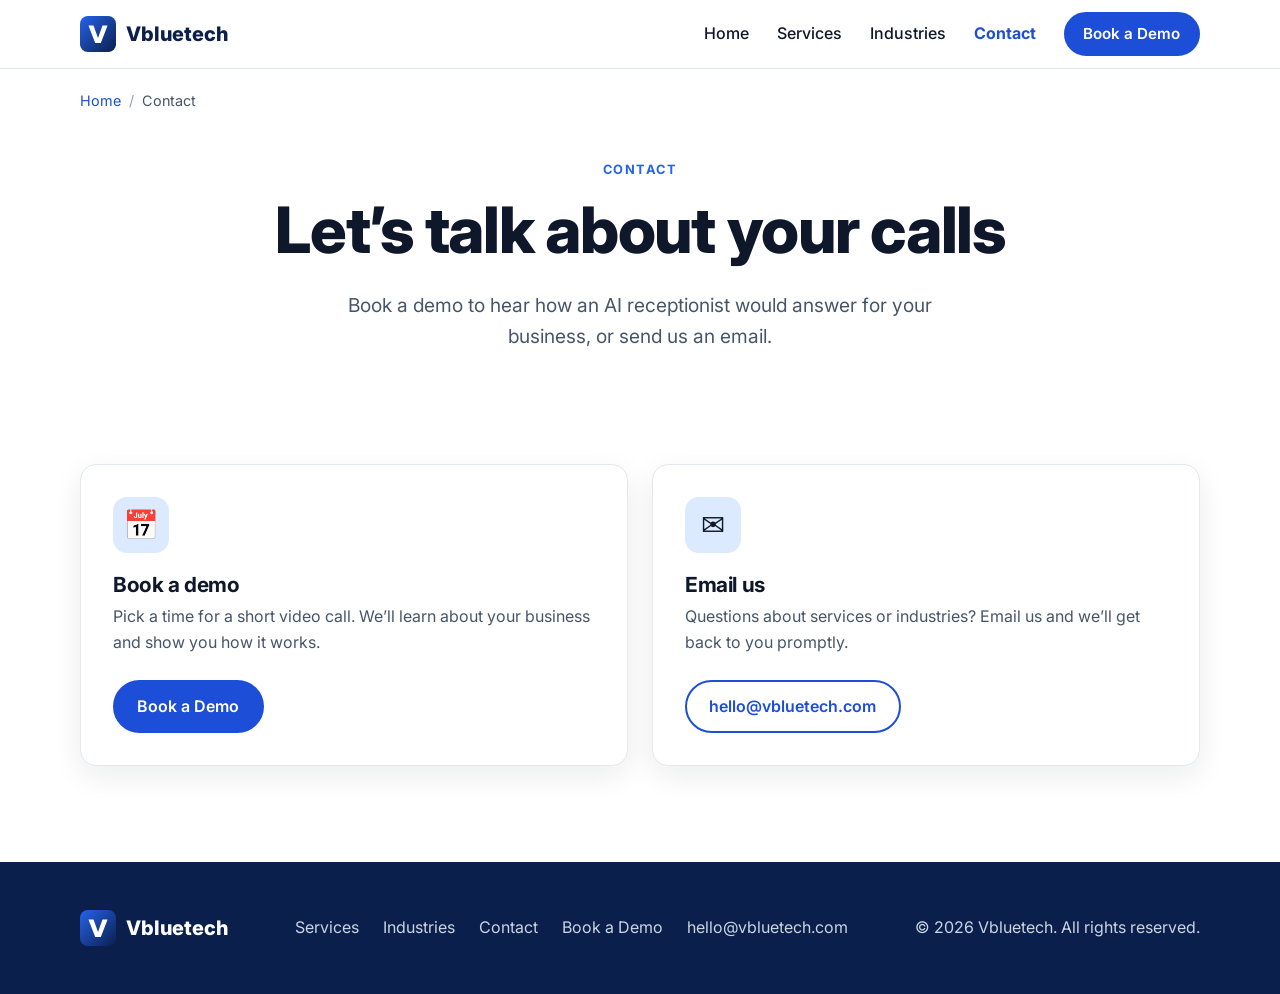
==== contact/index.html @ 55a5ca42 "Multi-page site: services, industries, contact, custom 404; SEO meta, canonicals, JSON-LD, breadcrum" ====
<!DOCTYPE html>
<html lang="en">
<head>
<meta charset="UTF-8">
<meta name="viewport" content="width=device-width, initial-scale=1">
<title>Contact Vbluetech | Book a Demo or Email Us</title>
<meta name="description" content="Contact Vbluetech to book a free demo of an AI receptionist for your small business, or email hello@vbluetech.com with questions about AI agents and websites.">
<link rel="canonical" href="https://vbluetech.com/contact/">
<meta name="theme-color" content="#1d4ed8">
<link rel="icon" href="/favicon.svg" type="image/svg+xml">
<link rel="icon" href="/favicon-32x32.png" type="image/png" sizes="32x32">
<link rel="apple-touch-icon" href="/apple-touch-icon.png">
<link rel="manifest" href="/site.webmanifest">
<meta property="og:type" content="website">
<meta property="og:site_name" content="Vbluetech">
<meta property="og:title" content="Contact Vbluetech | Book a Demo or Email Us">
<meta property="og:description" content="Contact Vbluetech to book a free demo of an AI receptionist for your small business, or email hello@vbluetech.com with questions about AI agents and websites.">
<meta property="og:url" content="https://vbluetech.com/contact/">
<meta property="og:image" content="https://vbluetech.com/og-image.png">
<meta property="og:image:width" content="1200">
<meta property="og:image:height" content="630">
<meta property="og:image:alt" content="Vbluetech – AI receptionists, chat agents and websites for small businesses">
<meta name="twitter:card" content="summary_large_image">
<meta name="twitter:title" content="Contact Vbluetech | Book a Demo or Email Us">
<meta name="twitter:description" content="Contact Vbluetech to book a free demo of an AI receptionist for your small business, or email hello@vbluetech.com with questions about AI agents and websites.">
<meta name="twitter:image" content="https://vbluetech.com/og-image.png">
<link rel="preconnect" href="https://fonts.googleapis.com">
<link rel="preconnect" href="https://fonts.gstatic.com" crossorigin>
<link href="https://fonts.googleapis.com/css2?family=Inter:wght@400;500;600;700;800&display=swap" rel="stylesheet">
<link rel="stylesheet" href="/styles.css">
<script type="application/ld+json">{"@context": "https://schema.org", "@type": "BreadcrumbList", "itemListElement": [{"@type": "ListItem", "position": 1, "name": "Home", "item": "https://vbluetech.com/"}, {"@type": "ListItem", "position": 2, "name": "Contact", "item": "https://vbluetech.com/contact/"}]}</script>
</head>
<body>
<a class="skip" href="#main">Skip to content</a>
<header class="nav">
  <div class="container nav-inner">
    <a href="/" class="logo"><img src="/favicon.svg" alt="" width="36" height="36" class="logo-img">Vbluetech</a>
    <button class="hamburger" aria-label="Toggle menu" aria-expanded="false" aria-controls="nav-links"><span></span><span></span><span></span></button>
    <nav id="nav-links" class="nav-links" aria-label="Main">
      <a href="/">Home</a>
      <a href="/services/">Services</a>
      <a href="/industries/">Industries</a>
      <a href="/contact/" aria-current="page">Contact</a>
      <a href="https://calendly.com/vbluetech/vbluetech-demo-call" class="btn btn-sm" target="_blank" rel="noopener">Book a Demo</a>
    </nav>
  </div>
</header>
<main id="main">
<nav class="breadcrumbs container" aria-label="Breadcrumb"><ol><li><a href="/">Home</a></li><li aria-current="page">Contact</li></ol></nav>
<section class="page-hero"><div class="container"><p class="eyebrow">Contact</p><h1>Let&rsquo;s talk about your calls</h1><p class="lead">Book a demo to hear how an AI receptionist would answer for your business, or send us an email.</p></div></section>
<section class="section"><div class="container"><div class="grid grid-2">
  <article class="card"><div class="icon" aria-hidden="true">📅</div><h2 class="h3">Book a demo</h2><p>Pick a time for a short video call. We&rsquo;ll learn about your business and show you how it works.</p><a href="https://calendly.com/vbluetech/vbluetech-demo-call" class="btn" target="_blank" rel="noopener">Book a Demo</a></article>
  <article class="card"><div class="icon" aria-hidden="true">✉️</div><h2 class="h3">Email us</h2><p>Questions about services or industries? Email us and we&rsquo;ll get back to you promptly.</p><a href="mailto:hello@vbluetech.com" class="btn btn-ghost">hello@vbluetech.com</a></article>
</div></div></section>
</main>
<footer class="footer">
  <div class="container footer-inner">
    <a href="/" class="logo logo-light"><img src="/favicon.svg" alt="" width="36" height="36" class="logo-img">Vbluetech</a>
    <nav aria-label="Footer"><a href="/services/">Services</a><a href="/industries/">Industries</a><a href="/contact/">Contact</a><a href="https://calendly.com/vbluetech/vbluetech-demo-call" target="_blank" rel="noopener">Book a Demo</a><a href="mailto:hello@vbluetech.com">hello@vbluetech.com</a></nav>
    <p>&copy; 2026 Vbluetech. All rights reserved.</p>
  </div>
</footer>
<script src="/script.js" defer></script>
</body>
</html>
---- styles.css ----
:root{--blue-900:#0b1f4d;--blue-700:#1741a6;--blue-600:#1d4ed8;--blue-500:#2563eb;--blue-100:#dbeafe;--blue-50:#eff6ff;--ink:#0f172a;--muted:#475569;--bg:#fff;--radius:16px;--shadow:0 10px 30px rgba(15,23,42,.08)}
*{box-sizing:border-box;margin:0;padding:0}
html{scroll-behavior:smooth}
body{font-family:Inter,system-ui,-apple-system,"Segoe UI",Roboto,sans-serif;color:var(--ink);background:var(--bg);line-height:1.6}
a{color:inherit;text-decoration:none}
.container{width:min(1120px,92%);margin:0 auto}
h1,h2,h3{line-height:1.15;letter-spacing:-.02em}
h1{font-size:clamp(2.4rem,6vw,4rem);font-weight:800}
h2{font-size:clamp(1.7rem,3.5vw,2.5rem);font-weight:700}
h3{font-size:1.2rem;font-weight:700;margin-bottom:.5rem}
.eyebrow{text-transform:uppercase;letter-spacing:.12em;font-size:.8rem;font-weight:700;color:var(--blue-500);margin-bottom:.75rem}
.btn{display:inline-block;background:var(--blue-600);color:#fff;font-weight:600;padding:.75rem 1.4rem;border-radius:999px;border:2px solid var(--blue-600);transition:transform .2s,background .2s,box-shadow .2s}
.btn:hover{background:var(--blue-700);border-color:var(--blue-700);transform:translateY(-2px);box-shadow:0 8px 20px rgba(29,78,216,.3)}
.btn-sm{padding:.5rem 1.1rem;font-size:.95rem}
.btn-lg{padding:.95rem 1.8rem;font-size:1.05rem}
.btn-ghost{background:transparent;color:var(--blue-600)}
.btn-ghost:hover{background:var(--blue-50);color:var(--blue-700)}
.btn-light{background:#fff;color:var(--blue-700);border-color:#fff}
.btn-light:hover{background:var(--blue-50);border-color:var(--blue-50)}
.nav{position:sticky;top:0;z-index:50;background:rgba(255,255,255,.9);backdrop-filter:blur(10px);border-bottom:1px solid #e2e8f0}
.nav-inner{display:flex;align-items:center;justify-content:space-between;height:68px}
.logo{display:flex;align-items:center;gap:.6rem;font-weight:800;font-size:1.25rem;color:var(--blue-900)}
.logo-img{display:block;width:36px;height:36px}
.nav-links{display:flex;align-items:center;gap:1.75rem;font-weight:500}
.nav-links a:not(.btn):hover{color:var(--blue-600)}
.hamburger{display:none;background:none;border:0;cursor:pointer;width:40px;height:40px;flex-direction:column;justify-content:center;gap:5px}
.hamburger span{display:block;height:2px;width:24px;background:var(--ink);margin:0 auto;transition:.3s}
.hamburger[aria-expanded="true"] span:nth-child(1){transform:translateY(7px) rotate(45deg)}
.hamburger[aria-expanded="true"] span:nth-child(2){opacity:0}
.hamburger[aria-expanded="true"] span:nth-child(3){transform:translateY(-7px) rotate(-45deg)}
.hero{background:radial-gradient(1000px 500px at 80% -10%,var(--blue-100),transparent),linear-gradient(180deg,var(--blue-50),#fff);padding:7rem 0 6rem;text-align:center}
.hero-inner{max-width:780px}
.lead{font-size:1.2rem;color:var(--muted);margin:1.5rem auto 2.25rem;max-width:640px}
.hero-ctas{display:flex;gap:1rem;justify-content:center;flex-wrap:wrap}
.section{padding:6rem 0}
.section-alt{background:var(--blue-50)}
.section-head{text-align:center;max-width:680px;margin:0 auto 3rem}
.grid{display:grid;gap:1.5rem}
.grid-3{grid-template-columns:repeat(3,1fr)}
.grid-4{grid-template-columns:repeat(4,1fr)}
.grid-2{grid-template-columns:repeat(2,1fr)}
.card,.industry,.step{background:#fff;border:1px solid #e2e8f0;border-radius:var(--radius);padding:2rem;box-shadow:var(--shadow);transition:transform .25s,box-shadow .25s}
.card:hover,.industry:hover{transform:translateY(-4px);box-shadow:0 16px 40px rgba(29,78,216,.15)}
.card p,.industry p,.step p{color:var(--muted)}
.icon{font-size:1.8rem;width:56px;height:56px;display:grid;place-items:center;border-radius:14px;background:var(--blue-100);margin-bottom:1.25rem}
.steps{list-style:none;display:grid;grid-template-columns:repeat(3,1fr);gap:1.5rem}
.step-num{display:grid;place-items:center;width:44px;height:44px;border-radius:50%;background:var(--blue-600);color:#fff;font-weight:700;margin-bottom:1rem}
.cta-band{background:linear-gradient(135deg,var(--blue-600),var(--blue-900));color:#fff;text-align:center}
.cta-inner p{opacity:.9;margin:1rem auto 2rem;font-size:1.1rem}
.contact{text-align:center;max-width:620px}
.contact p:not(.eyebrow){color:var(--muted);margin:1rem 0 2rem}
.footer{background:var(--blue-900);color:#cbd5e1;padding:3rem 0}
.footer-inner{display:flex;flex-wrap:wrap;gap:1.5rem;align-items:center;justify-content:space-between}
.logo-light{color:#fff}
.footer nav{display:flex;gap:1.5rem;flex-wrap:wrap}
.footer nav a:hover{color:#fff}
@media (prefers-reduced-motion:reduce){html{scroll-behavior:auto}*{transition:none!important}}
@media (max-width:900px){.grid-2,.grid-3,.steps{grid-template-columns:1fr}.grid-4{grid-template-columns:repeat(2,1fr)}}
@media (max-width:768px){
 .hamburger{display:flex}
 .nav-links{position:absolute;top:68px;left:0;right:0;flex-direction:column;gap:0;background:#fff;border-bottom:1px solid #e2e8f0;max-height:0;overflow:hidden;transition:max-height .35s ease}
 .nav-links.open{max-height:420px}
 .nav-links a{padding:1rem;width:100%;text-align:center}
 .nav-links .btn{width:auto;margin:.5rem 0 1.25rem}
 .hero{padding:4.5rem 0 4rem}.section{padding:4rem 0}
 .footer-inner{flex-direction:column;text-align:center}
}
@media (max-width:520px){.grid-4{grid-template-columns:1fr}}
.skip{position:absolute;left:-999px;top:0;background:#fff;padding:.5rem 1rem;z-index:100}.skip:focus{left:1rem}
.nav-links a[aria-current="page"]{color:var(--blue-600);font-weight:700}
.breadcrumbs{padding-top:1.25rem;font-size:.9rem;color:var(--muted)}
.breadcrumbs ol{list-style:none;display:flex;flex-wrap:wrap;gap:.5rem}
.breadcrumbs li+li::before{content:"/";margin-right:.5rem;color:#94a3b8}
.breadcrumbs a{color:var(--blue-600)}.breadcrumbs a:hover{text-decoration:underline}
.page-hero{padding:3rem 0 1rem;text-align:center}.page-hero .container{max-width:780px}
.page-hero .lead{margin-bottom:0}
.h3{font-size:1.3rem;font-weight:700;margin-bottom:.5rem}
.more{text-align:center;margin-top:2.5rem;color:var(--muted)}.more a{color:var(--blue-600);font-weight:600}.more a:hover{text-decoration:underline}
.ticks{list-style:none;margin:1rem 0 0;color:var(--ink)}.ticks li{padding-left:1.6rem;position:relative;margin:.4rem 0}
.ticks li::before{content:"";position:absolute;left:0;top:.45em;width:.8rem;height:.45rem;border-left:2px solid var(--blue-600);border-bottom:2px solid var(--blue-600);transform:rotate(-45deg)}
.card .btn{margin-top:1.5rem}
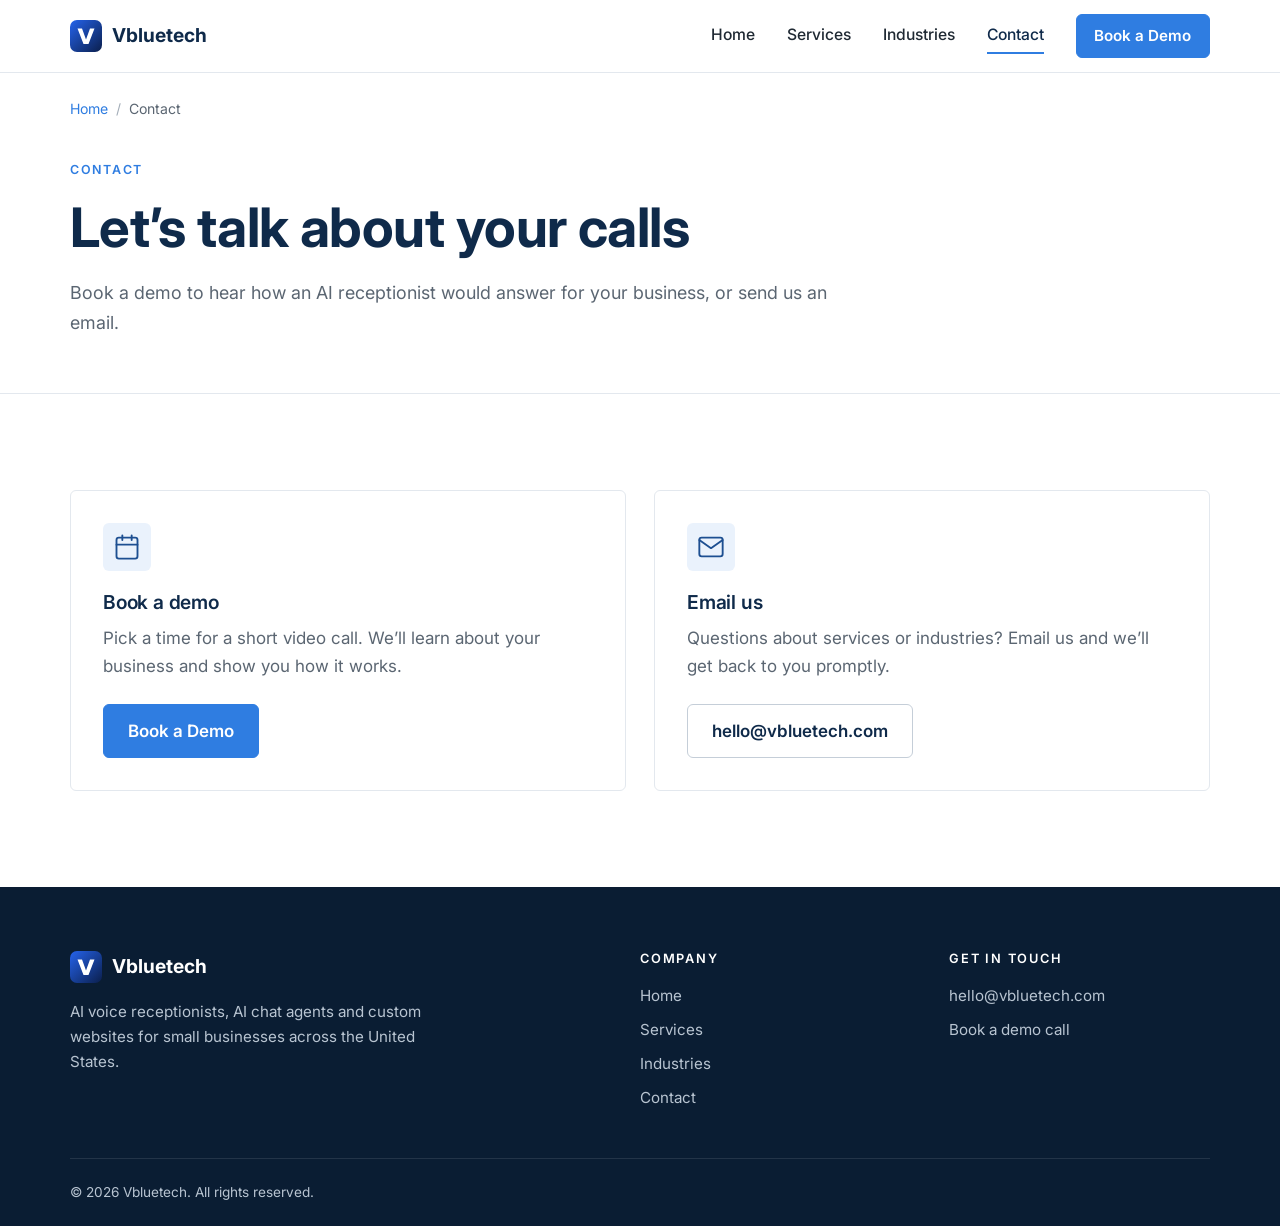
==== commit 49018a8a: "Restyle: clean corporate design, line icons, About and Why sections, hidden testimonials scaffold, m" ====
--- a/contact/index.html
+++ b/contact/index.html
@@ -49,16 +49,18 @@
 <nav class="breadcrumbs container" aria-label="Breadcrumb"><ol><li><a href="/">Home</a></li><li aria-current="page">Contact</li></ol></nav>
 <section class="page-hero"><div class="container"><p class="eyebrow">Contact</p><h1>Let&rsquo;s talk about your calls</h1><p class="lead">Book a demo to hear how an AI receptionist would answer for your business, or send us an email.</p></div></section>
 <section class="section"><div class="container"><div class="grid grid-2">
-  <article class="card"><div class="icon" aria-hidden="true">📅</div><h2 class="h3">Book a demo</h2><p>Pick a time for a short video call. We&rsquo;ll learn about your business and show you how it works.</p><a href="https://calendly.com/vbluetech/vbluetech-demo-call" class="btn" target="_blank" rel="noopener">Book a Demo</a></article>
-  <article class="card"><div class="icon" aria-hidden="true">✉️</div><h2 class="h3">Email us</h2><p>Questions about services or industries? Email us and we&rsquo;ll get back to you promptly.</p><a href="mailto:hello@vbluetech.com" class="btn btn-ghost">hello@vbluetech.com</a></article>
+  <article class="card"><div class="icon" aria-hidden="true"><svg viewBox="0 0 24 24" width="28" height="28" fill="none" stroke="currentColor" stroke-width="1.6" stroke-linecap="round" stroke-linejoin="round" aria-hidden="true" focusable="false"><rect x="3" y="4" width="18" height="18" rx="2"/><path d="M16 2v4M8 2v4M3 10h18"/></svg></div><h2 class="h3">Book a demo</h2><p>Pick a time for a short video call. We&rsquo;ll learn about your business and show you how it works.</p><a href="https://calendly.com/vbluetech/vbluetech-demo-call" class="btn" target="_blank" rel="noopener">Book a Demo</a></article>
+  <article class="card"><div class="icon" aria-hidden="true"><svg viewBox="0 0 24 24" width="28" height="28" fill="none" stroke="currentColor" stroke-width="1.6" stroke-linecap="round" stroke-linejoin="round" aria-hidden="true" focusable="false"><rect x="2" y="4" width="20" height="16" rx="2"/><path d="M22 6l-10 7L2 6"/></svg></div><h2 class="h3">Email us</h2><p>Questions about services or industries? Email us and we&rsquo;ll get back to you promptly.</p><a href="mailto:hello@vbluetech.com" class="btn btn-ghost">hello@vbluetech.com</a></article>
 </div></div></section>
 </main>
 <footer class="footer">
-  <div class="container footer-inner">
-    <a href="/" class="logo logo-light"><img src="/favicon.svg" alt="" width="36" height="36" class="logo-img">Vbluetech</a>
-    <nav aria-label="Footer"><a href="/services/">Services</a><a href="/industries/">Industries</a><a href="/contact/">Contact</a><a href="https://calendly.com/vbluetech/vbluetech-demo-call" target="_blank" rel="noopener">Book a Demo</a><a href="mailto:hello@vbluetech.com">hello@vbluetech.com</a></nav>
-    <p>&copy; 2026 Vbluetech. All rights reserved.</p>
+  <div class="container footer-grid">
+    <div><a href="/" class="logo logo-light"><img src="/favicon.svg" alt="" width="32" height="32" class="logo-img">Vbluetech</a>
+      <p>AI voice receptionists, AI chat agents and custom websites for small businesses across the United States.</p></div>
+    <nav aria-label="Footer"><h2 class="foot-h">Company</h2><a href="/">Home</a><a href="/services/">Services</a><a href="/industries/">Industries</a><a href="/contact/">Contact</a></nav>
+    <div><h2 class="foot-h">Get in touch</h2><a href="mailto:hello@vbluetech.com">hello@vbluetech.com</a><a href="https://calendly.com/vbluetech/vbluetech-demo-call" target="_blank" rel="noopener">Book a demo call</a></div>
   </div>
+  <div class="container footer-bottom"><p>&copy; 2026 Vbluetech. All rights reserved.</p></div>
 </footer>
 <script src="/script.js" defer></script>
 </body>
--- a/styles.css
+++ b/styles.css
@@ -1,81 +1,102 @@
-:root{--blue-900:#0b1f4d;--blue-700:#1741a6;--blue-600:#1d4ed8;--blue-500:#2563eb;--blue-100:#dbeafe;--blue-50:#eff6ff;--ink:#0f172a;--muted:#475569;--bg:#fff;--radius:16px;--shadow:0 10px 30px rgba(15,23,42,.08)}
+:root{--navy:#0f2a4a;--navy-900:#0a1d33;--blue:#1d4f91;--accent:#2f7de1;--ink:#1f2933;--muted:#5b6672;--line:#e3e8ee;--gray:#f4f6f8;--bg:#fff;--radius:6px}
 *{box-sizing:border-box;margin:0;padding:0}
 html{scroll-behavior:smooth}
-body{font-family:Inter,system-ui,-apple-system,"Segoe UI",Roboto,sans-serif;color:var(--ink);background:var(--bg);line-height:1.6}
+body{font-family:Inter,system-ui,-apple-system,"Segoe UI",Roboto,sans-serif;color:var(--ink);background:var(--bg);line-height:1.65;font-size:17px}
 a{color:inherit;text-decoration:none}
-.container{width:min(1120px,92%);margin:0 auto}
-h1,h2,h3{line-height:1.15;letter-spacing:-.02em}
-h1{font-size:clamp(2.4rem,6vw,4rem);font-weight:800}
-h2{font-size:clamp(1.7rem,3.5vw,2.5rem);font-weight:700}
-h3{font-size:1.2rem;font-weight:700;margin-bottom:.5rem}
-.eyebrow{text-transform:uppercase;letter-spacing:.12em;font-size:.8rem;font-weight:700;color:var(--blue-500);margin-bottom:.75rem}
-.btn{display:inline-block;background:var(--blue-600);color:#fff;font-weight:600;padding:.75rem 1.4rem;border-radius:999px;border:2px solid var(--blue-600);transition:transform .2s,background .2s,box-shadow .2s}
-.btn:hover{background:var(--blue-700);border-color:var(--blue-700);transform:translateY(-2px);box-shadow:0 8px 20px rgba(29,78,216,.3)}
-.btn-sm{padding:.5rem 1.1rem;font-size:.95rem}
-.btn-lg{padding:.95rem 1.8rem;font-size:1.05rem}
-.btn-ghost{background:transparent;color:var(--blue-600)}
-.btn-ghost:hover{background:var(--blue-50);color:var(--blue-700)}
-.btn-light{background:#fff;color:var(--blue-700);border-color:#fff}
-.btn-light:hover{background:var(--blue-50);border-color:var(--blue-50)}
-.nav{position:sticky;top:0;z-index:50;background:rgba(255,255,255,.9);backdrop-filter:blur(10px);border-bottom:1px solid #e2e8f0}
-.nav-inner{display:flex;align-items:center;justify-content:space-between;height:68px}
-.logo{display:flex;align-items:center;gap:.6rem;font-weight:800;font-size:1.25rem;color:var(--blue-900)}
-.logo-img{display:block;width:36px;height:36px}
-.nav-links{display:flex;align-items:center;gap:1.75rem;font-weight:500}
-.nav-links a:not(.btn):hover{color:var(--blue-600)}
+img,svg{display:block}
+.container{width:min(1140px,90%);margin:0 auto}
+h1,h2,h3{color:var(--navy);line-height:1.2;letter-spacing:-.01em}
+h1{font-size:clamp(2.2rem,5vw,3.4rem);font-weight:700}
+h2{font-size:clamp(1.6rem,3vw,2.2rem);font-weight:700}
+h3,.h3{font-size:1.2rem;font-weight:600;margin-bottom:.6rem;color:var(--navy)}
+p+p{margin-top:1rem}
+.eyebrow{text-transform:uppercase;letter-spacing:.14em;font-size:.78rem;font-weight:600;color:var(--accent);margin-bottom:.9rem}
+.skip{position:absolute;left:-999px;top:0;background:#fff;padding:.5rem 1rem;z-index:100}.skip:focus{left:1rem}
+:focus-visible{outline:2px solid var(--accent);outline-offset:2px}
+.btn{display:inline-block;background:var(--accent);color:#fff;font-weight:600;padding:.75rem 1.5rem;border-radius:var(--radius);border:1px solid var(--accent);transition:background .2s,border-color .2s,color .2s}
+.btn:hover{background:var(--blue);border-color:var(--blue)}
+.btn-sm{padding:.55rem 1.1rem;font-size:.95rem}
+.btn-lg{padding:.9rem 1.8rem}
+.btn-ghost{background:transparent;color:var(--navy);border-color:#c5ced8}
+.btn-ghost:hover{background:var(--gray);border-color:var(--navy);color:var(--navy)}
+.btn-light{background:#fff;color:var(--navy);border-color:#fff}
+.btn-light:hover{background:var(--gray);border-color:var(--gray)}
+.text-link{color:var(--accent);font-weight:600}.text-link:hover{text-decoration:underline}
+/* nav */
+.nav{position:sticky;top:0;z-index:50;background:#fff;border-bottom:1px solid var(--line)}
+.nav-inner{display:flex;align-items:center;justify-content:space-between;height:72px}
+.logo{display:flex;align-items:center;gap:.6rem;font-weight:700;font-size:1.2rem;color:var(--navy)}
+.logo-img{width:32px;height:32px}
+.nav-links{display:flex;align-items:center;gap:2rem;font-weight:500;font-size:.98rem}
+.nav-links a:not(.btn){color:var(--ink);padding:.25rem 0;border-bottom:2px solid transparent}
+.nav-links a:not(.btn):hover{color:var(--accent)}
+.nav-links a[aria-current="page"]{color:var(--navy);border-bottom-color:var(--accent)}
 .hamburger{display:none;background:none;border:0;cursor:pointer;width:40px;height:40px;flex-direction:column;justify-content:center;gap:5px}
-.hamburger span{display:block;height:2px;width:24px;background:var(--ink);margin:0 auto;transition:.3s}
+.hamburger span{display:block;height:2px;width:22px;background:var(--navy);margin:0 auto;transition:.25s}
 .hamburger[aria-expanded="true"] span:nth-child(1){transform:translateY(7px) rotate(45deg)}
 .hamburger[aria-expanded="true"] span:nth-child(2){opacity:0}
 .hamburger[aria-expanded="true"] span:nth-child(3){transform:translateY(-7px) rotate(-45deg)}
-.hero{background:radial-gradient(1000px 500px at 80% -10%,var(--blue-100),transparent),linear-gradient(180deg,var(--blue-50),#fff);padding:7rem 0 6rem;text-align:center}
-.hero-inner{max-width:780px}
-.lead{font-size:1.2rem;color:var(--muted);margin:1.5rem auto 2.25rem;max-width:640px}
-.hero-ctas{display:flex;gap:1rem;justify-content:center;flex-wrap:wrap}
+/* hero */
+.hero{background:var(--navy);color:#fff;padding:7rem 0 6.5rem}
+.hero h1{color:#fff;max-width:760px}
+.hero .eyebrow{color:#9cc4f5}
+.hero .lead{color:#d3dce6;font-size:1.15rem;margin:1.5rem 0 2.25rem;max-width:640px}
+.hero-ctas{display:flex;gap:1rem;flex-wrap:wrap}
+.hero .btn-ghost{color:#fff;border-color:rgba(255,255,255,.45)}
+.hero .btn-ghost:hover{background:rgba(255,255,255,.08);border-color:#fff;color:#fff}
+.page-hero{padding:2.5rem 0 3.5rem;border-bottom:1px solid var(--line)}
+.page-hero .container>*{max-width:760px}
+.lead{font-size:1.12rem;color:var(--muted);margin-top:1.1rem}
+/* sections */
 .section{padding:6rem 0}
-.section-alt{background:var(--blue-50)}
-.section-head{text-align:center;max-width:680px;margin:0 auto 3rem}
-.grid{display:grid;gap:1.5rem}
+.section-alt{background:var(--gray)}
+.section-head{max-width:680px;margin:0 0 3rem}
+.about-grid{display:grid;grid-template-columns:1fr 1.4fr;gap:4rem;align-items:start}
+.about-grid p{color:var(--muted)}
+.grid{display:grid;gap:1.75rem}
+.grid-2{grid-template-columns:repeat(2,1fr)}
 .grid-3{grid-template-columns:repeat(3,1fr)}
 .grid-4{grid-template-columns:repeat(4,1fr)}
-.grid-2{grid-template-columns:repeat(2,1fr)}
-.card,.industry,.step{background:#fff;border:1px solid #e2e8f0;border-radius:var(--radius);padding:2rem;box-shadow:var(--shadow);transition:transform .25s,box-shadow .25s}
-.card:hover,.industry:hover{transform:translateY(-4px);box-shadow:0 16px 40px rgba(29,78,216,.15)}
-.card p,.industry p,.step p{color:var(--muted)}
-.icon{font-size:1.8rem;width:56px;height:56px;display:grid;place-items:center;border-radius:14px;background:var(--blue-100);margin-bottom:1.25rem}
-.steps{list-style:none;display:grid;grid-template-columns:repeat(3,1fr);gap:1.5rem}
-.step-num{display:grid;place-items:center;width:44px;height:44px;border-radius:50%;background:var(--blue-600);color:#fff;font-weight:700;margin-bottom:1rem}
-.cta-band{background:linear-gradient(135deg,var(--blue-600),var(--blue-900));color:#fff;text-align:center}
-.cta-inner p{opacity:.9;margin:1rem auto 2rem;font-size:1.1rem}
-.contact{text-align:center;max-width:620px}
-.contact p:not(.eyebrow){color:var(--muted);margin:1rem 0 2rem}
-.footer{background:var(--blue-900);color:#cbd5e1;padding:3rem 0}
-.footer-inner{display:flex;flex-wrap:wrap;gap:1.5rem;align-items:center;justify-content:space-between}
+.card,.industry,.step{background:#fff;border:1px solid var(--line);border-radius:var(--radius);padding:2rem;transition:border-color .2s}
+.card:hover,.industry:hover{border-color:#b9c6d4}
+.card p,.industry p,.step p,.feature p{color:var(--muted)}
+.icon{width:48px;height:48px;display:grid;place-items:center;border-radius:var(--radius);background:#eaf2fc;color:var(--blue);margin-bottom:1.25rem}
+.feature .icon{background:#fff;border:1px solid var(--line)}
+.steps{list-style:none;display:grid;grid-template-columns:repeat(3,1fr);gap:1.75rem}
+.step-num{display:grid;place-items:center;width:40px;height:40px;border-radius:50%;border:1px solid var(--accent);color:var(--accent);font-weight:600;margin-bottom:1rem}
+.more{margin-top:2.5rem;color:var(--muted)}.more a{color:var(--accent);font-weight:600}.more a:hover{text-decoration:underline}
+.ticks{list-style:none;margin-top:1.1rem}.ticks li{padding-left:1.6rem;position:relative;margin:.45rem 0;color:var(--ink);font-size:.97rem}
+.ticks li::before{content:"";position:absolute;left:.1rem;top:.5em;width:.75rem;height:.4rem;border-left:2px solid var(--accent);border-bottom:2px solid var(--accent);transform:rotate(-45deg)}
+.card .btn{margin-top:1.5rem}
+.quote{background:#fff;border:1px solid var(--line);border-radius:var(--radius);padding:2rem}
+.quote figcaption{margin-top:1rem;font-weight:600;color:var(--navy)}
+.cta-band{background:var(--navy);color:#fff}
+.cta-inner{display:flex;flex-wrap:wrap;align-items:center;justify-content:space-between;gap:1.5rem}
+.cta-inner h2{color:#fff;width:100%;max-width:640px}
+.cta-inner p{color:#d3dce6;max-width:640px;margin:0}
+.cta-inner .btn{order:3}
+/* breadcrumbs */
+.breadcrumbs{padding-top:1.5rem;font-size:.88rem;color:var(--muted)}
+.breadcrumbs ol{list-style:none;display:flex;flex-wrap:wrap;gap:.5rem}
+.breadcrumbs li+li::before{content:"/";margin-right:.5rem;color:#a3adb8}
+.breadcrumbs a{color:var(--accent)}.breadcrumbs a:hover{text-decoration:underline}
+/* footer */
+.footer{background:var(--navy-900);color:#b8c4d1;padding:4rem 0 0;font-size:.95rem}
+.footer-grid{display:grid;grid-template-columns:2fr 1fr 1fr;gap:3rem;padding-bottom:3rem}
+.footer-grid p{margin-top:1rem;max-width:360px}
+.footer-grid nav,.footer-grid>div:last-child{display:flex;flex-direction:column;gap:.55rem}
+.footer a:hover{color:#fff}
 .logo-light{color:#fff}
-.footer nav{display:flex;gap:1.5rem;flex-wrap:wrap}
-.footer nav a:hover{color:#fff}
+.foot-h{color:#fff;font-size:.8rem;text-transform:uppercase;letter-spacing:.14em;font-weight:600;margin-bottom:.5rem}
+.footer-bottom{border-top:1px solid rgba(255,255,255,.1);padding:1.4rem 0;font-size:.85rem}
 @media (prefers-reduced-motion:reduce){html{scroll-behavior:auto}*{transition:none!important}}
-@media (max-width:900px){.grid-2,.grid-3,.steps{grid-template-columns:1fr}.grid-4{grid-template-columns:repeat(2,1fr)}}
+@media (max-width:900px){.grid-2,.grid-3,.steps,.about-grid{grid-template-columns:1fr}.about-grid{gap:1.5rem}.grid-4{grid-template-columns:repeat(2,1fr)}.footer-grid{grid-template-columns:1fr 1fr}.footer-grid>div:first-child{grid-column:1/-1}}
 @media (max-width:768px){
  .hamburger{display:flex}
- .nav-links{position:absolute;top:68px;left:0;right:0;flex-direction:column;gap:0;background:#fff;border-bottom:1px solid #e2e8f0;max-height:0;overflow:hidden;transition:max-height .35s ease}
+ .nav-links{position:absolute;top:72px;left:0;right:0;flex-direction:column;gap:0;background:#fff;border-bottom:1px solid var(--line);max-height:0;overflow:hidden;transition:max-height .3s ease}
  .nav-links.open{max-height:420px}
- .nav-links a{padding:1rem;width:100%;text-align:center}
- .nav-links .btn{width:auto;margin:.5rem 0 1.25rem}
- .hero{padding:4.5rem 0 4rem}.section{padding:4rem 0}
- .footer-inner{flex-direction:column;text-align:center}
+ .nav-links a:not(.btn){padding:1rem;width:100%;text-align:center;border-bottom:0}
+ .nav-links .btn{margin:.5rem 0 1.25rem}
+ .hero{padding:4.5rem 0}.section{padding:4rem 0}
 }
-@media (max-width:520px){.grid-4{grid-template-columns:1fr}}
-.skip{position:absolute;left:-999px;top:0;background:#fff;padding:.5rem 1rem;z-index:100}.skip:focus{left:1rem}
-.nav-links a[aria-current="page"]{color:var(--blue-600);font-weight:700}
-.breadcrumbs{padding-top:1.25rem;font-size:.9rem;color:var(--muted)}
-.breadcrumbs ol{list-style:none;display:flex;flex-wrap:wrap;gap:.5rem}
-.breadcrumbs li+li::before{content:"/";margin-right:.5rem;color:#94a3b8}
-.breadcrumbs a{color:var(--blue-600)}.breadcrumbs a:hover{text-decoration:underline}
-.page-hero{padding:3rem 0 1rem;text-align:center}.page-hero .container{max-width:780px}
-.page-hero .lead{margin-bottom:0}
-.h3{font-size:1.3rem;font-weight:700;margin-bottom:.5rem}
-.more{text-align:center;margin-top:2.5rem;color:var(--muted)}.more a{color:var(--blue-600);font-weight:600}.more a:hover{text-decoration:underline}
-.ticks{list-style:none;margin:1rem 0 0;color:var(--ink)}.ticks li{padding-left:1.6rem;position:relative;margin:.4rem 0}
-.ticks li::before{content:"";position:absolute;left:0;top:.45em;width:.8rem;height:.45rem;border-left:2px solid var(--blue-600);border-bottom:2px solid var(--blue-600);transform:rotate(-45deg)}
-.card .btn{margin-top:1.5rem}
+@media (max-width:520px){.grid-4,.footer-grid{grid-template-columns:1fr}}
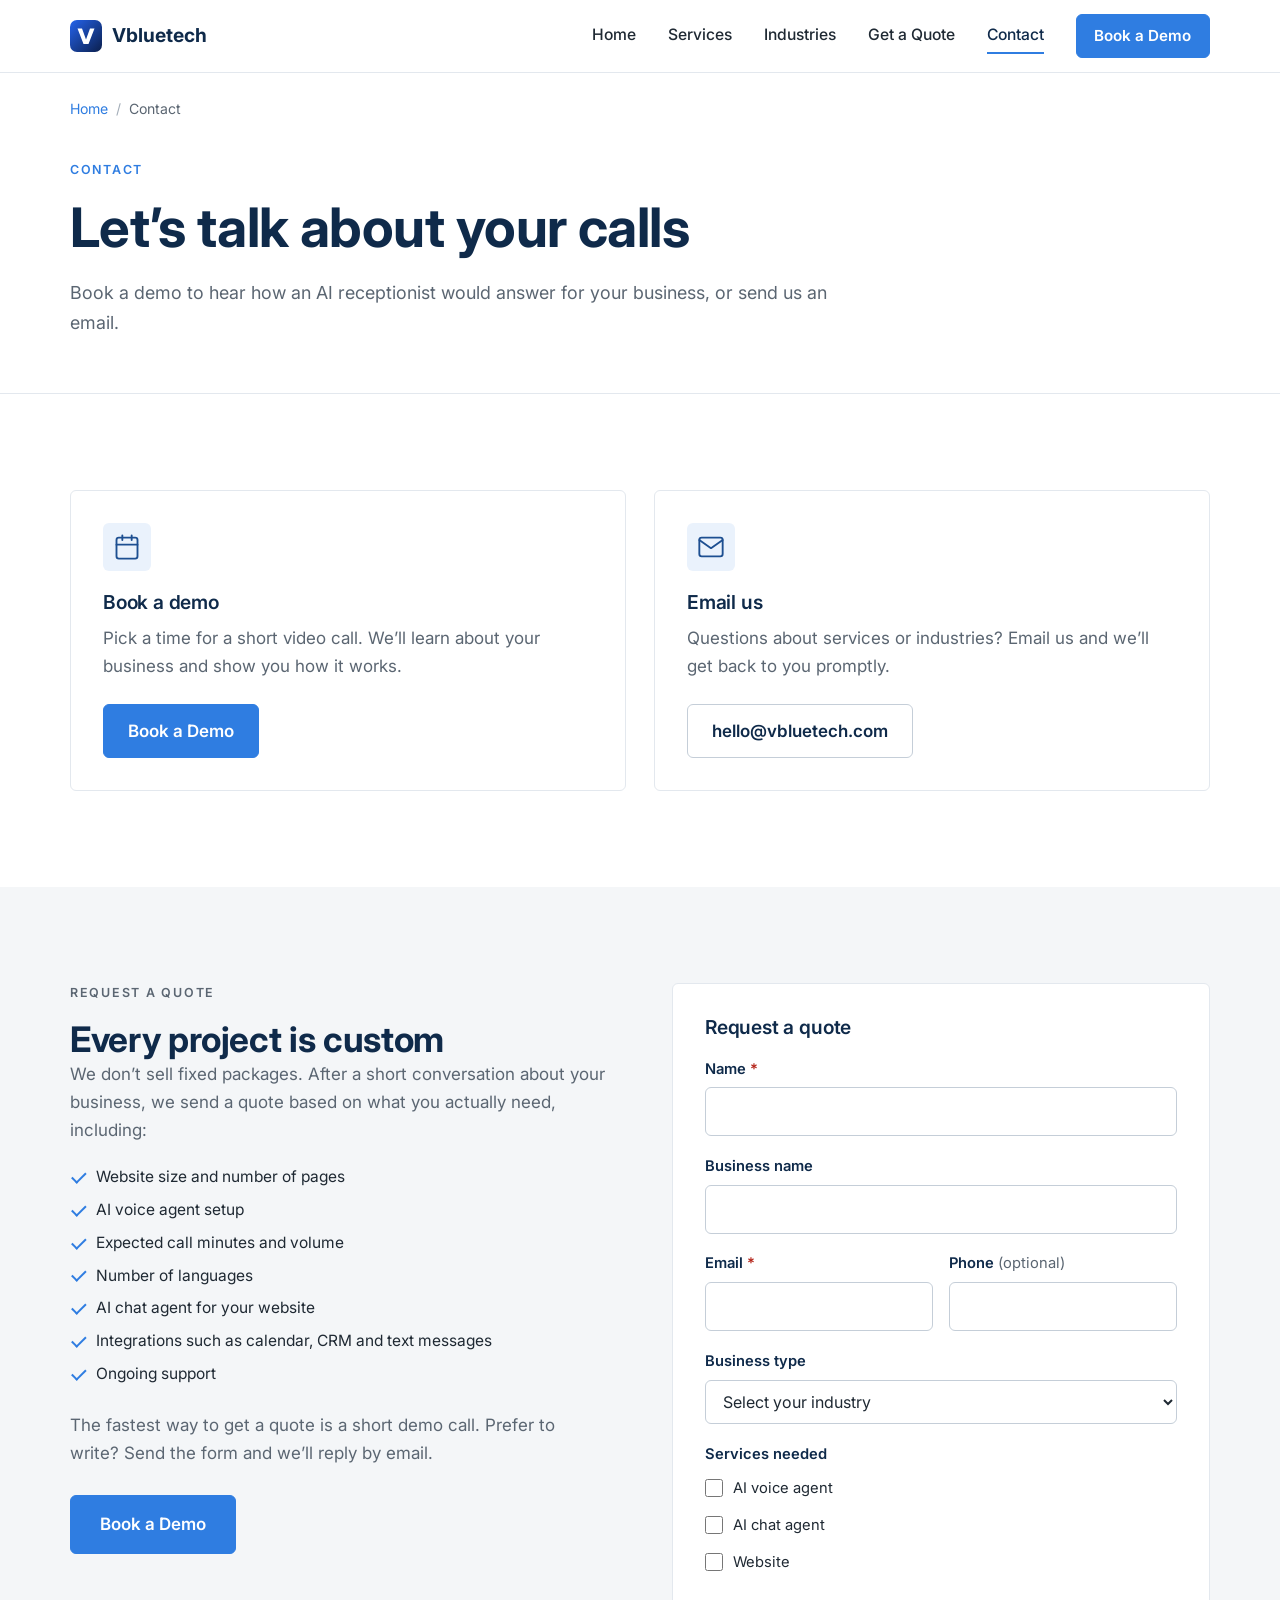
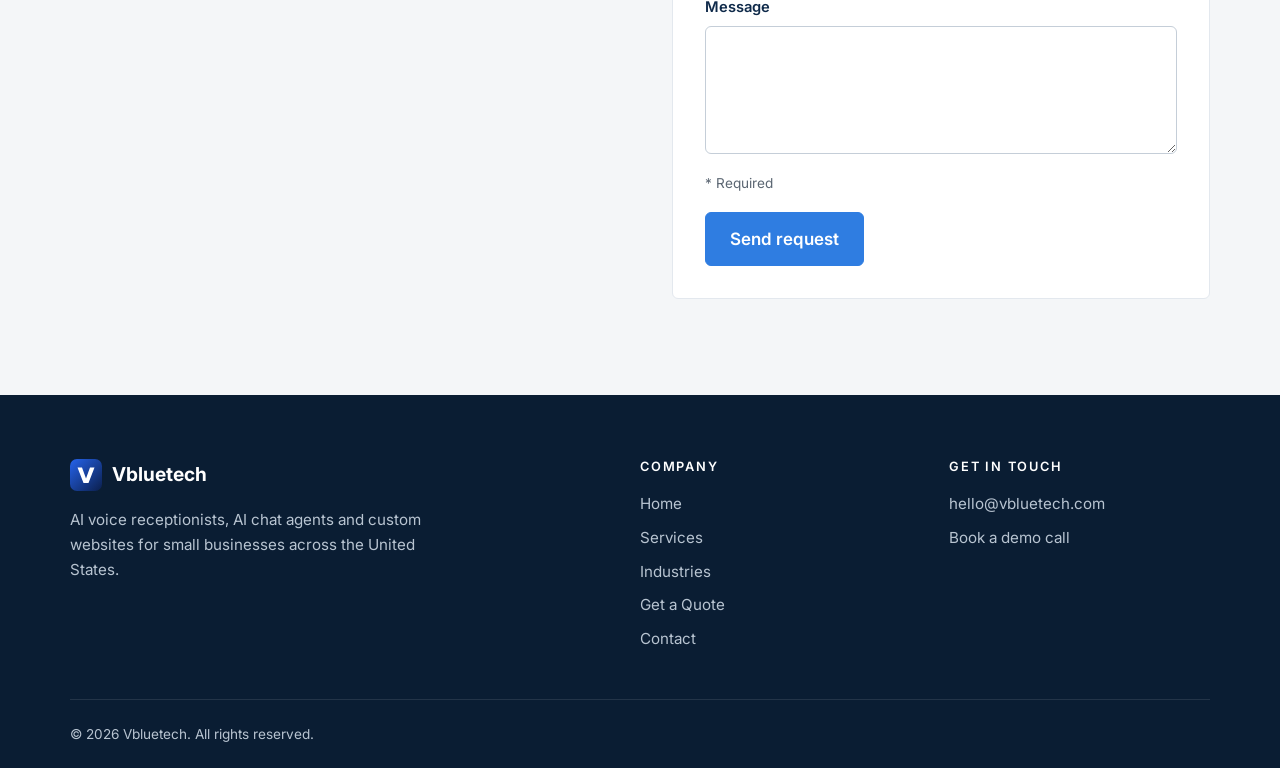
==== commit 61ddd04f: "Add Request a Quote section (Netlify Forms) on home and contact, /thanks/ page, Get a Quote nav link" ====
--- a/contact/index.html
+++ b/contact/index.html
@@ -40,6 +40,7 @@
       <a href="/">Home</a>
       <a href="/services/">Services</a>
       <a href="/industries/">Industries</a>
+      <a href="/#quote">Get a Quote</a>
       <a href="/contact/" aria-current="page">Contact</a>
       <a href="https://calendly.com/vbluetech/vbluetech-demo-call" class="btn btn-sm" target="_blank" rel="noopener">Book a Demo</a>
     </nav>
@@ -52,12 +53,52 @@
   <article class="card"><div class="icon" aria-hidden="true"><svg viewBox="0 0 24 24" width="28" height="28" fill="none" stroke="currentColor" stroke-width="1.6" stroke-linecap="round" stroke-linejoin="round" aria-hidden="true" focusable="false"><rect x="3" y="4" width="18" height="18" rx="2"/><path d="M16 2v4M8 2v4M3 10h18"/></svg></div><h2 class="h3">Book a demo</h2><p>Pick a time for a short video call. We&rsquo;ll learn about your business and show you how it works.</p><a href="https://calendly.com/vbluetech/vbluetech-demo-call" class="btn" target="_blank" rel="noopener">Book a Demo</a></article>
   <article class="card"><div class="icon" aria-hidden="true"><svg viewBox="0 0 24 24" width="28" height="28" fill="none" stroke="currentColor" stroke-width="1.6" stroke-linecap="round" stroke-linejoin="round" aria-hidden="true" focusable="false"><rect x="2" y="4" width="20" height="16" rx="2"/><path d="M22 6l-10 7L2 6"/></svg></div><h2 class="h3">Email us</h2><p>Questions about services or industries? Email us and we&rsquo;ll get back to you promptly.</p><a href="mailto:hello@vbluetech.com" class="btn btn-ghost">hello@vbluetech.com</a></article>
 </div></div></section>
+<section class="section section-alt quote-sec" id="quote" aria-labelledby="quote-heading">
+  <div class="container quote-grid">
+    <div class="quote-intro">
+      <p class="eyebrow">Request a quote</p>
+      <h2 id="quote-heading">Every project is custom</h2>
+      <p>We don&rsquo;t sell fixed packages. After a short conversation about your business, we send a quote based on what you actually need, including:</p>
+      <ul class="ticks">
+        <li>Website size and number of pages</li>
+        <li>AI voice agent setup</li>
+        <li>Expected call minutes and volume</li>
+        <li>Number of languages</li>
+        <li>AI chat agent for your website</li>
+        <li>Integrations such as calendar, CRM and text messages</li>
+        <li>Ongoing support</li>
+      </ul>
+      <p>The fastest way to get a quote is a short demo call. Prefer to write? Send the form and we&rsquo;ll reply by email.</p>
+      <a href="https://calendly.com/vbluetech/vbluetech-demo-call" class="btn btn-lg" target="_blank" rel="noopener">Book a Demo</a>
+    </div>
+    <form class="quote-form" name="quote" method="POST" action="/thanks/" data-netlify="true" netlify-honeypot="bot-field">
+      <input type="hidden" name="form-name" value="quote">
+      <p class="hp" aria-hidden="true"><label>Leave this field empty <input name="bot-field" tabindex="-1" autocomplete="off"></label></p>
+      <h3>Request a quote</h3>
+      <div class="field"><label for="q-name">Name <span class="req" aria-hidden="true">*</span></label><input id="q-name" name="name" type="text" autocomplete="name" required></div>
+      <div class="field"><label for="q-business">Business name</label><input id="q-business" name="business" type="text" autocomplete="organization"></div>
+      <div class="field-row">
+        <div class="field"><label for="q-email">Email <span class="req" aria-hidden="true">*</span></label><input id="q-email" name="email" type="email" autocomplete="email" required></div>
+        <div class="field"><label for="q-phone">Phone <span class="opt">(optional)</span></label><input id="q-phone" name="phone" type="tel" autocomplete="tel"></div>
+      </div>
+      <div class="field"><label for="q-type">Business type</label><select id="q-type" name="business-type"><option value="">Select your industry</option><option>Restaurants</option><option>Cafes & Coffee Shops</option><option>Auto Repair & Mechanics</option><option>Home Services</option><option>HVAC</option><option>Dental</option><option>Med Spas</option><option>Real Estate</option><option>Salons & Barbershops</option><option>Law Offices</option><option>Clinics & Chiropractors</option><option>Fitness Studios</option><option>Other</option></select></div>
+      <fieldset class="field"><legend>Services needed</legend>
+        <label class="check"><input type="checkbox" name="services[]" value="AI voice agent"> AI voice agent</label>
+        <label class="check"><input type="checkbox" name="services[]" value="AI chat agent"> AI chat agent</label>
+        <label class="check"><input type="checkbox" name="services[]" value="Website"> Website</label>
+      </fieldset>
+      <div class="field"><label for="q-message">Message</label><textarea id="q-message" name="message" rows="4"></textarea></div>
+      <p class="form-note"><span aria-hidden="true">*</span> Required</p>
+      <button type="submit" class="btn">Send request</button>
+    </form>
+  </div>
+</section>
 </main>
 <footer class="footer">
   <div class="container footer-grid">
     <div><a href="/" class="logo logo-light"><img src="/favicon.svg" alt="" width="32" height="32" class="logo-img">Vbluetech</a>
       <p>AI voice receptionists, AI chat agents and custom websites for small businesses across the United States.</p></div>
-    <nav aria-label="Footer"><h2 class="foot-h">Company</h2><a href="/">Home</a><a href="/services/">Services</a><a href="/industries/">Industries</a><a href="/contact/">Contact</a></nav>
+    <nav aria-label="Footer"><h2 class="foot-h">Company</h2><a href="/">Home</a><a href="/services/">Services</a><a href="/industries/">Industries</a><a href="/#quote">Get a Quote</a><a href="/contact/">Contact</a></nav>
     <div><h2 class="foot-h">Get in touch</h2><a href="mailto:hello@vbluetech.com">hello@vbluetech.com</a><a href="https://calendly.com/vbluetech/vbluetech-demo-call" target="_blank" rel="noopener">Book a demo call</a></div>
   </div>
   <div class="container footer-bottom"><p>&copy; 2026 Vbluetech. All rights reserved.</p></div>
--- a/styles.css
+++ b/styles.css
@@ -1,6 +1,6 @@
 :root{--navy:#0f2a4a;--navy-900:#0a1d33;--blue:#1d4f91;--accent:#2f7de1;--ink:#1f2933;--muted:#5b6672;--line:#e3e8ee;--gray:#f4f6f8;--bg:#fff;--radius:6px}
 *{box-sizing:border-box;margin:0;padding:0}
-html{scroll-behavior:smooth}
+html{scroll-behavior:smooth;scroll-padding-top:88px}
 body{font-family:Inter,system-ui,-apple-system,"Segoe UI",Roboto,sans-serif;color:var(--ink);background:var(--bg);line-height:1.65;font-size:17px}
 a{color:inherit;text-decoration:none}
 img,svg{display:block}
@@ -100,3 +100,33 @@
  .hero{padding:4.5rem 0}.section{padding:4rem 0}
 }
 @media (max-width:520px){.grid-4,.footer-grid{grid-template-columns:1fr}}
+.section-head .lead{margin-top:1rem}
+.ind-mini{list-style:none;display:grid;grid-template-columns:repeat(auto-fill,minmax(220px,1fr));gap:1rem}
+.ind-mini a{display:flex;align-items:center;gap:.9rem;background:#fff;border:1px solid var(--line);border-radius:var(--radius);padding:.9rem 1rem;font-weight:600;color:var(--navy);transition:border-color .2s}
+.ind-mini a:hover{border-color:var(--accent)}
+.ind-mini .icon{margin:0;width:40px;height:40px;flex:none}
+.ind-mini .icon svg{width:22px;height:22px}
+.industry{display:flex;flex-direction:column}
+.industry-more{border-color:var(--accent);background:#f7fafe}
+.industry-more .btn{align-self:flex-start;margin-top:1.25rem}
+@media (max-width:900px) and (min-width:601px){.ind-grid{grid-template-columns:repeat(2,1fr)}}
+.quote-grid{display:grid;grid-template-columns:1fr 1fr;gap:4rem;align-items:start}
+.quote-intro p{color:var(--muted)}.quote-intro .ticks{margin:1.25rem 0 1.5rem}.quote-intro .btn{margin-top:1.75rem}
+.quote-form{background:#fff;border:1px solid var(--line);border-radius:var(--radius);padding:2rem;display:grid;gap:1.1rem}
+.quote-form h3{margin:0}
+.field{display:flex;flex-direction:column;gap:.4rem;border:0;min-width:0}
+.field-row{display:grid;grid-template-columns:1fr 1fr;gap:1rem}
+.field label,.field legend{font-weight:600;font-size:.92rem;color:var(--navy)}
+.field legend{margin-bottom:.4rem}
+.req{color:#b42318}.opt{font-weight:400;color:var(--muted)}
+.quote-form input:not([type=checkbox]),.quote-form select,.quote-form textarea{font:inherit;font-size:1rem;color:var(--ink);background:#fff;border:1px solid #c5ced8;border-radius:var(--radius);padding:.65rem .8rem;width:100%}
+.quote-form input:focus,.quote-form select:focus,.quote-form textarea:focus{outline:2px solid var(--accent);outline-offset:0;border-color:var(--accent)}
+.quote-form textarea{resize:vertical}
+.check{display:flex!important;align-items:center;gap:.6rem;font-weight:400!important;color:var(--ink)!important;padding:.2rem 0}
+.check input{width:18px;height:18px;accent-color:var(--accent)}
+.form-note{font-size:.85rem;color:var(--muted)}
+.quote-form .btn{justify-self:start;cursor:pointer;font:inherit;font-weight:600}
+.hp{position:absolute;left:-9999px;width:1px;height:1px;overflow:hidden}
+@media (max-width:900px){.quote-grid{grid-template-columns:1fr;gap:2.5rem}}
+@media (max-width:520px){.field-row{grid-template-columns:1fr}.quote-form{padding:1.5rem}}
+@media (max-width:1000px) and (min-width:769px){.nav-links{gap:1.2rem}}
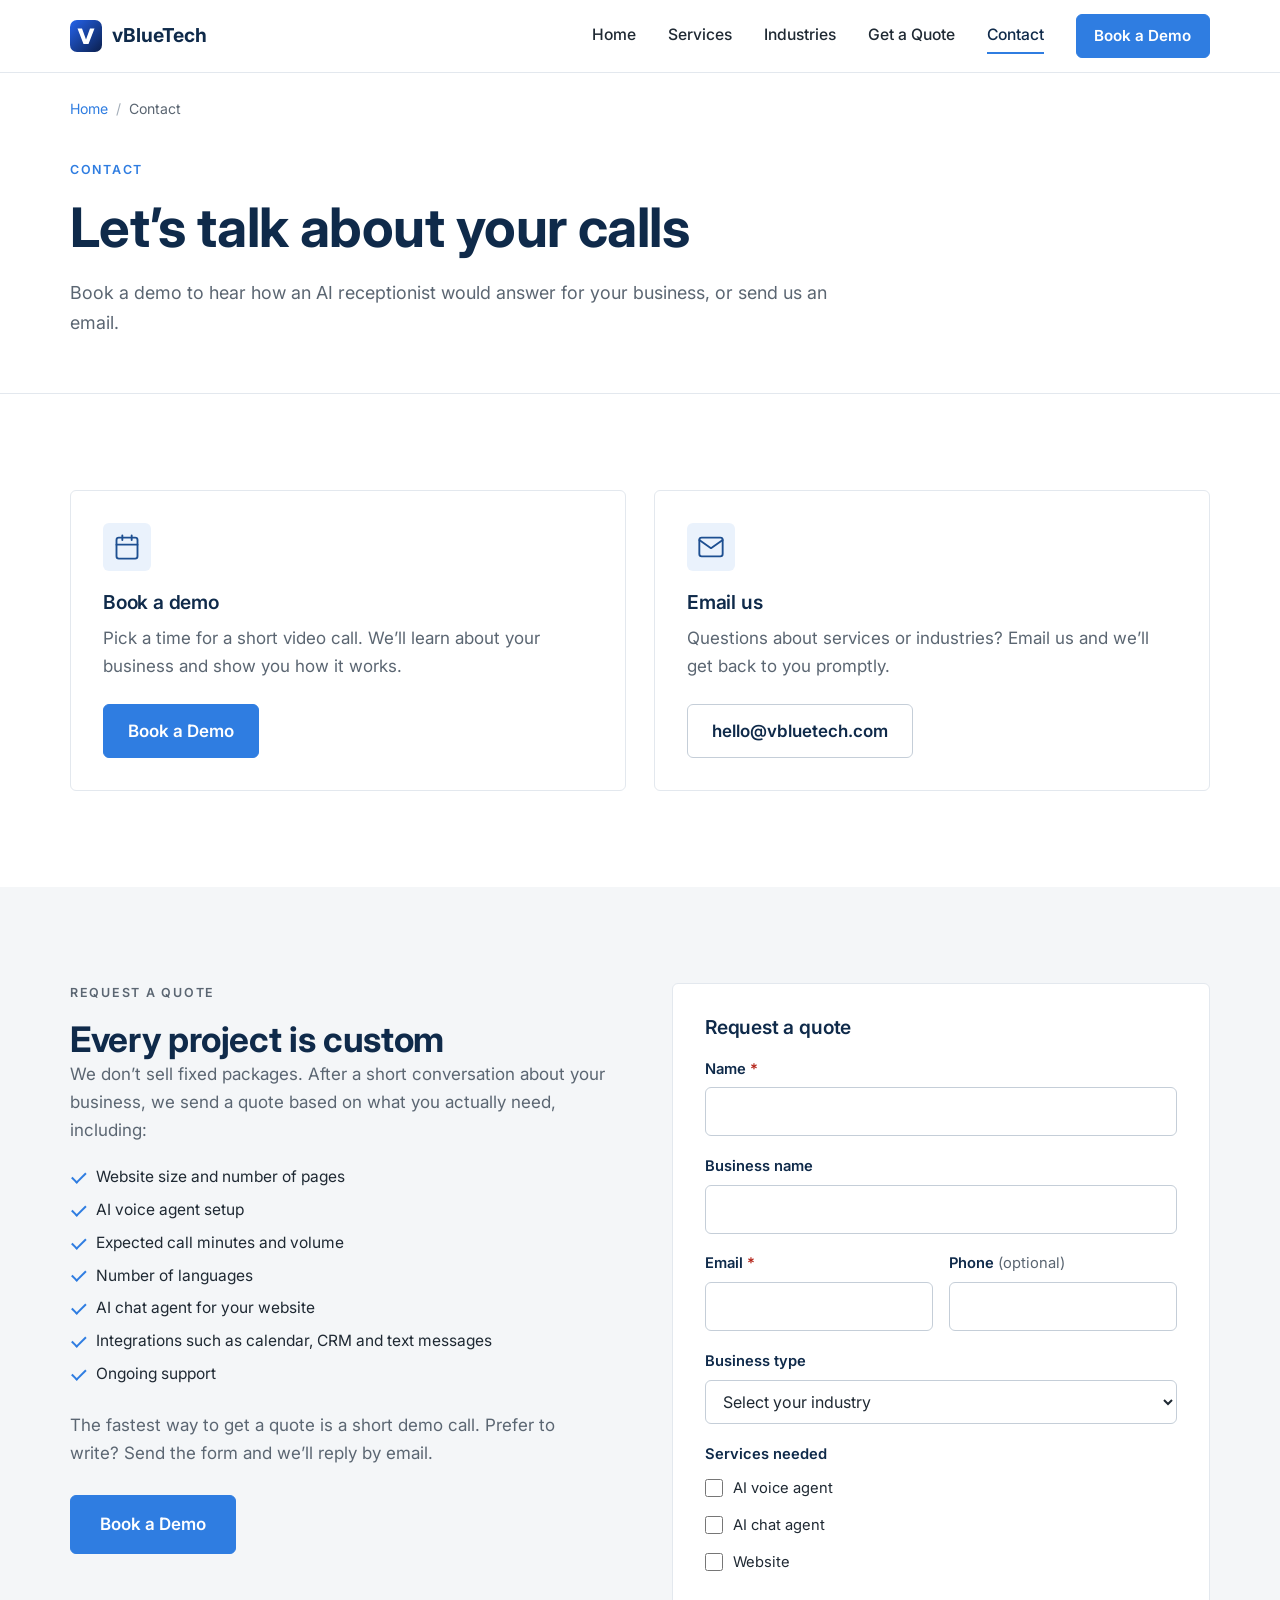
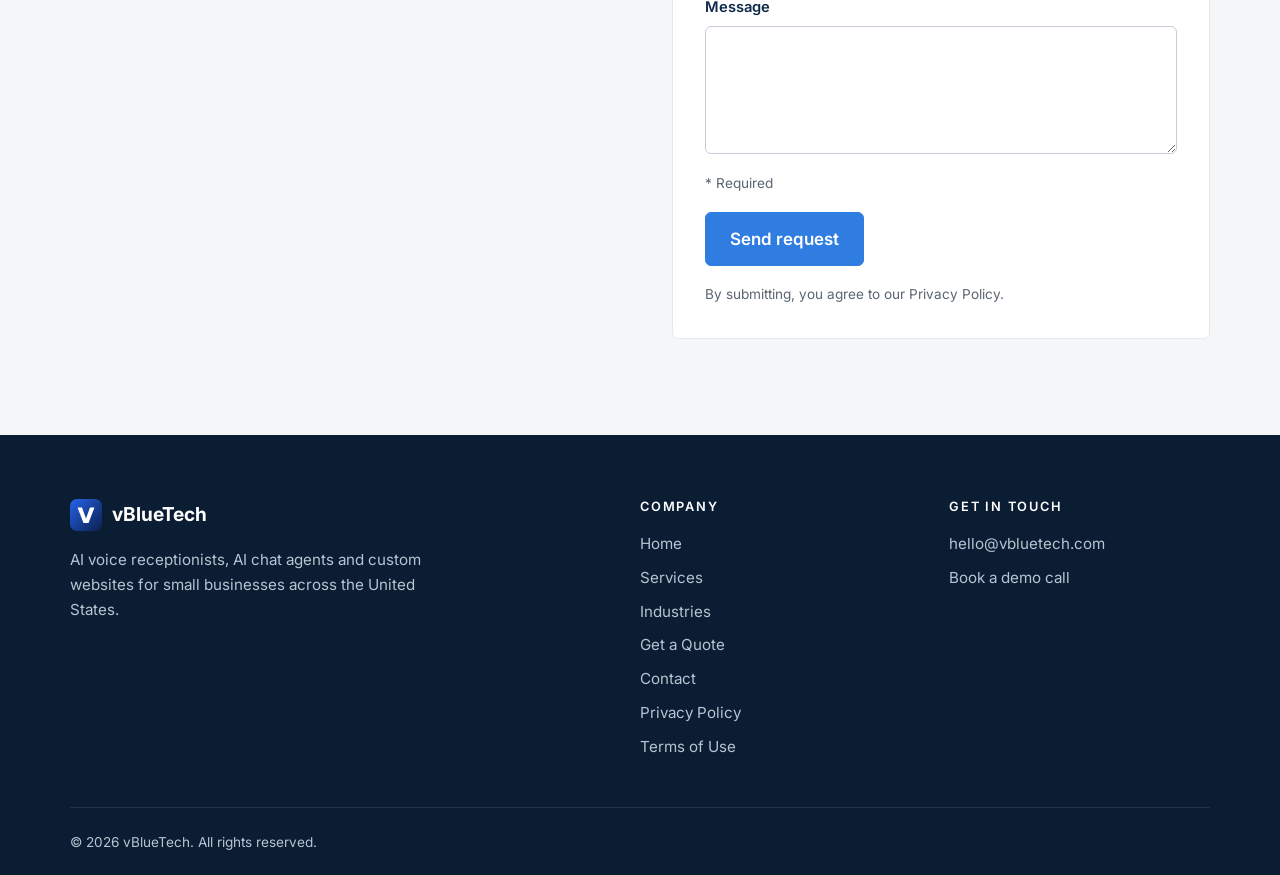
==== commit d68790b0: "Add Privacy Policy and Terms of Use pages, form consent line, footer legal links, sitemap entries; r" ====
--- a/contact/index.html
+++ b/contact/index.html
@@ -3,8 +3,8 @@
 <head>
 <meta charset="UTF-8">
 <meta name="viewport" content="width=device-width, initial-scale=1">
-<title>Contact Vbluetech | Book a Demo or Email Us</title>
-<meta name="description" content="Contact Vbluetech to book a free demo of an AI receptionist for your small business, or email hello@vbluetech.com with questions about AI agents and websites.">
+<title>Contact vBlueTech | Book a Demo or Email Us</title>
+<meta name="description" content="Contact vBlueTech to book a free demo of an AI receptionist for your small business, or email hello@vbluetech.com with questions about AI agents and websites.">
 <link rel="canonical" href="https://vbluetech.com/contact/">
 <meta name="theme-color" content="#1d4ed8">
 <link rel="icon" href="/favicon.svg" type="image/svg+xml">
@@ -12,17 +12,17 @@
 <link rel="apple-touch-icon" href="/apple-touch-icon.png">
 <link rel="manifest" href="/site.webmanifest">
 <meta property="og:type" content="website">
-<meta property="og:site_name" content="Vbluetech">
-<meta property="og:title" content="Contact Vbluetech | Book a Demo or Email Us">
-<meta property="og:description" content="Contact Vbluetech to book a free demo of an AI receptionist for your small business, or email hello@vbluetech.com with questions about AI agents and websites.">
+<meta property="og:site_name" content="vBlueTech">
+<meta property="og:title" content="Contact vBlueTech | Book a Demo or Email Us">
+<meta property="og:description" content="Contact vBlueTech to book a free demo of an AI receptionist for your small business, or email hello@vbluetech.com with questions about AI agents and websites.">
 <meta property="og:url" content="https://vbluetech.com/contact/">
 <meta property="og:image" content="https://vbluetech.com/og-image.png">
 <meta property="og:image:width" content="1200">
 <meta property="og:image:height" content="630">
-<meta property="og:image:alt" content="Vbluetech – AI receptionists, chat agents and websites for small businesses">
+<meta property="og:image:alt" content="vBlueTech – AI receptionists, chat agents and websites for small businesses">
 <meta name="twitter:card" content="summary_large_image">
-<meta name="twitter:title" content="Contact Vbluetech | Book a Demo or Email Us">
-<meta name="twitter:description" content="Contact Vbluetech to book a free demo of an AI receptionist for your small business, or email hello@vbluetech.com with questions about AI agents and websites.">
+<meta name="twitter:title" content="Contact vBlueTech | Book a Demo or Email Us">
+<meta name="twitter:description" content="Contact vBlueTech to book a free demo of an AI receptionist for your small business, or email hello@vbluetech.com with questions about AI agents and websites.">
 <meta name="twitter:image" content="https://vbluetech.com/og-image.png">
 <link rel="preconnect" href="https://fonts.googleapis.com">
 <link rel="preconnect" href="https://fonts.gstatic.com" crossorigin>
@@ -34,7 +34,7 @@
 <a class="skip" href="#main">Skip to content</a>
 <header class="nav">
   <div class="container nav-inner">
-    <a href="/" class="logo"><img src="/favicon.svg" alt="" width="36" height="36" class="logo-img">Vbluetech</a>
+    <a href="/" class="logo"><img src="/favicon.svg" alt="" width="36" height="36" class="logo-img">vBlueTech</a>
     <button class="hamburger" aria-label="Toggle menu" aria-expanded="false" aria-controls="nav-links"><span></span><span></span><span></span></button>
     <nav id="nav-links" class="nav-links" aria-label="Main">
       <a href="/">Home</a>
@@ -90,18 +90,19 @@
       <div class="field"><label for="q-message">Message</label><textarea id="q-message" name="message" rows="4"></textarea></div>
       <p class="form-note"><span aria-hidden="true">*</span> Required</p>
       <button type="submit" class="btn">Send request</button>
+      <p class="form-note">By submitting, you agree to our <a href="/privacy/">Privacy Policy</a>.</p>
     </form>
   </div>
 </section>
 </main>
 <footer class="footer">
   <div class="container footer-grid">
-    <div><a href="/" class="logo logo-light"><img src="/favicon.svg" alt="" width="32" height="32" class="logo-img">Vbluetech</a>
+    <div><a href="/" class="logo logo-light"><img src="/favicon.svg" alt="" width="32" height="32" class="logo-img">vBlueTech</a>
       <p>AI voice receptionists, AI chat agents and custom websites for small businesses across the United States.</p></div>
-    <nav aria-label="Footer"><h2 class="foot-h">Company</h2><a href="/">Home</a><a href="/services/">Services</a><a href="/industries/">Industries</a><a href="/#quote">Get a Quote</a><a href="/contact/">Contact</a></nav>
+    <nav aria-label="Footer"><h2 class="foot-h">Company</h2><a href="/">Home</a><a href="/services/">Services</a><a href="/industries/">Industries</a><a href="/#quote">Get a Quote</a><a href="/contact/">Contact</a><a href="/privacy/">Privacy Policy</a><a href="/terms/">Terms of Use</a></nav>
     <div><h2 class="foot-h">Get in touch</h2><a href="mailto:hello@vbluetech.com">hello@vbluetech.com</a><a href="https://calendly.com/vbluetech/vbluetech-demo-call" target="_blank" rel="noopener">Book a demo call</a></div>
   </div>
-  <div class="container footer-bottom"><p>&copy; 2026 Vbluetech. All rights reserved.</p></div>
+  <div class="container footer-bottom"><p>&copy; 2026 vBlueTech. All rights reserved.</p></div>
 </footer>
 <script src="/script.js" defer></script>
 </body>
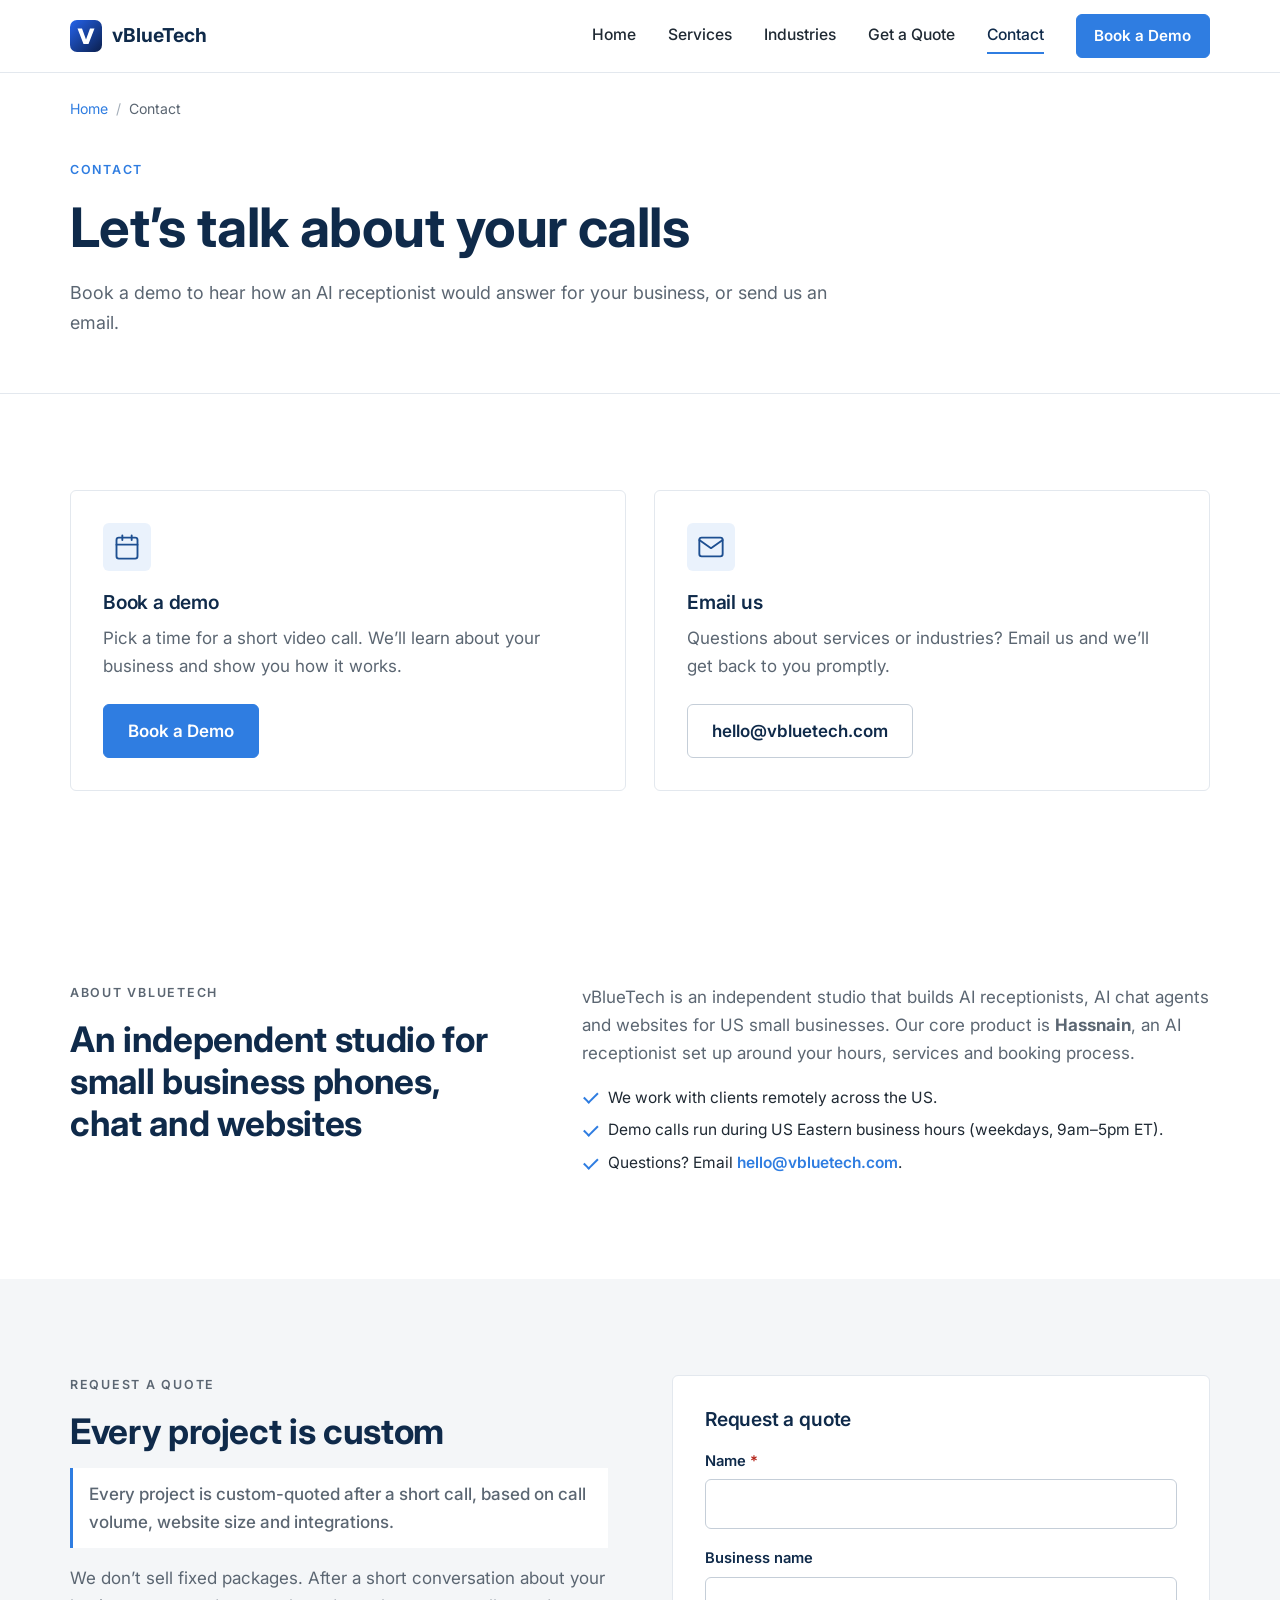
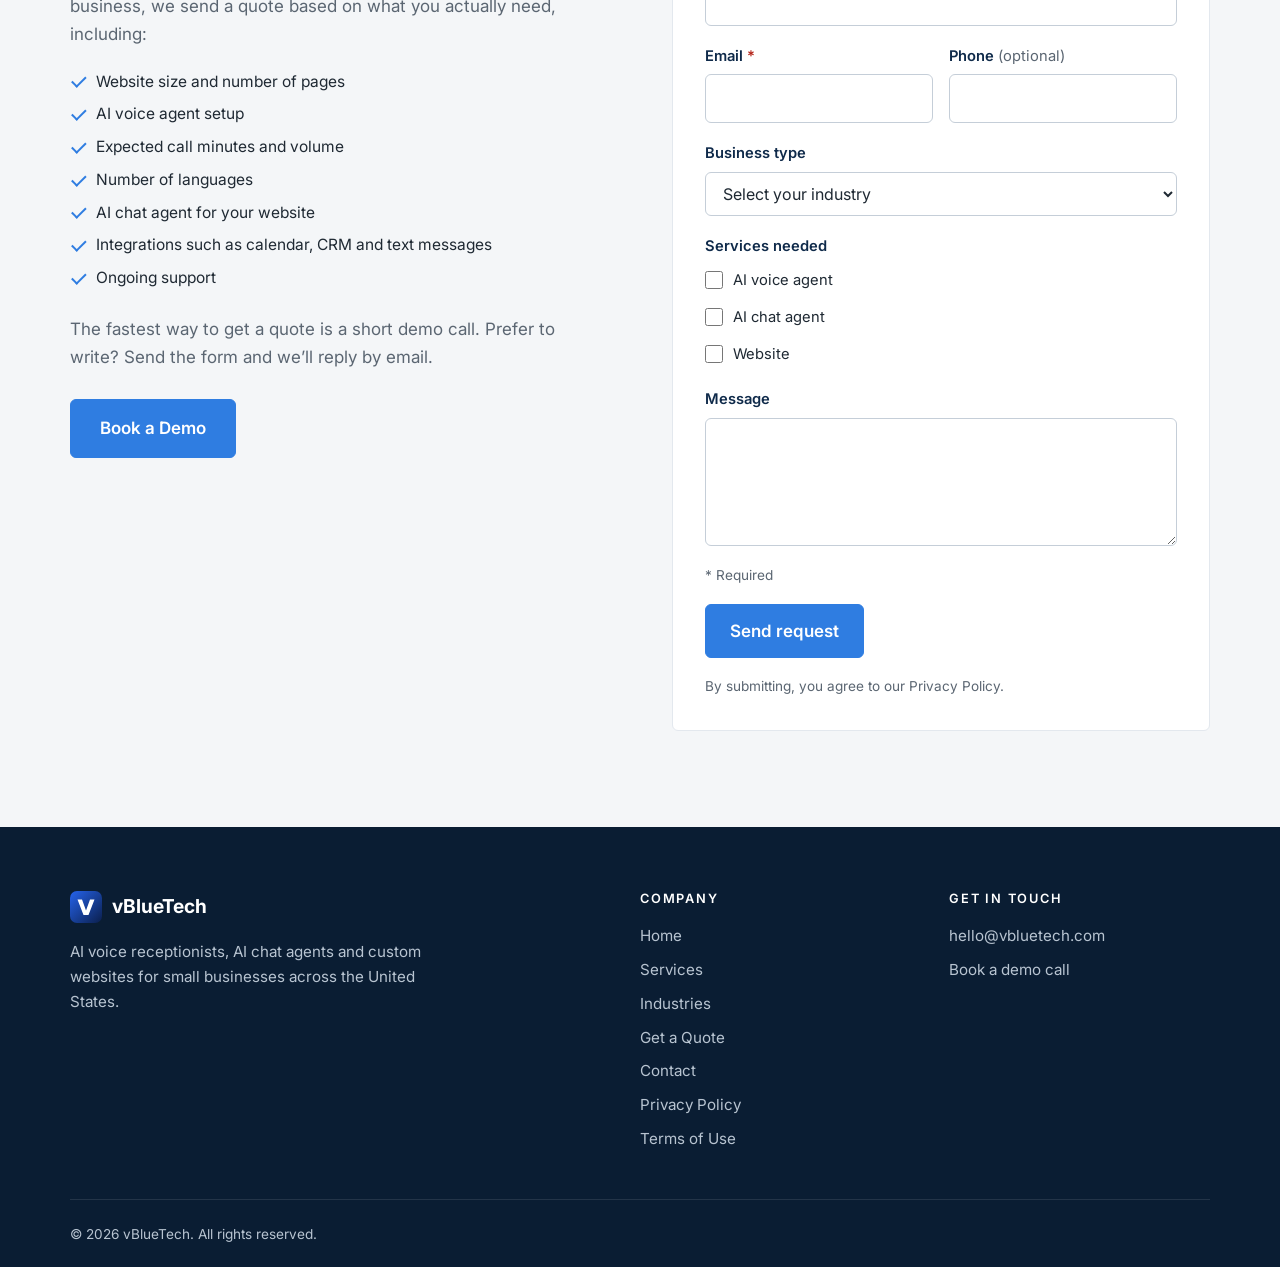
==== commit fd10fe82: "v5: honest About block, Example mockups (call, chat, site), 5-step process, FAQ + FAQPage JSON-LD, p" ====
--- a/contact/index.html
+++ b/contact/index.html
@@ -53,11 +53,19 @@
   <article class="card"><div class="icon" aria-hidden="true"><svg viewBox="0 0 24 24" width="28" height="28" fill="none" stroke="currentColor" stroke-width="1.6" stroke-linecap="round" stroke-linejoin="round" aria-hidden="true" focusable="false"><rect x="3" y="4" width="18" height="18" rx="2"/><path d="M16 2v4M8 2v4M3 10h18"/></svg></div><h2 class="h3">Book a demo</h2><p>Pick a time for a short video call. We&rsquo;ll learn about your business and show you how it works.</p><a href="https://calendly.com/vbluetech/vbluetech-demo-call" class="btn" target="_blank" rel="noopener">Book a Demo</a></article>
   <article class="card"><div class="icon" aria-hidden="true"><svg viewBox="0 0 24 24" width="28" height="28" fill="none" stroke="currentColor" stroke-width="1.6" stroke-linecap="round" stroke-linejoin="round" aria-hidden="true" focusable="false"><rect x="2" y="4" width="20" height="16" rx="2"/><path d="M22 6l-10 7L2 6"/></svg></div><h2 class="h3">Email us</h2><p>Questions about services or industries? Email us and we&rsquo;ll get back to you promptly.</p><a href="mailto:hello@vbluetech.com" class="btn btn-ghost">hello@vbluetech.com</a></article>
 </div></div></section>
+<section class="section about" aria-labelledby="about-heading">
+  <div class="container about-grid">
+    <div><p class="eyebrow">About vBlueTech</p><h2 id="about-heading">An independent studio for small business phones, chat and websites</h2></div>
+    <div><p>vBlueTech is an independent studio that builds AI receptionists, AI chat agents and websites for US small businesses. Our core product is <strong>Hassnain</strong>, an AI receptionist set up around your hours, services and booking process.</p>
+    <ul class="ticks"><li>We work with clients remotely across the US.</li><li>Demo calls run during US Eastern business hours (weekdays, 9am&ndash;5pm ET).</li><li>Questions? Email <a class="text-link" href="mailto:hello@vbluetech.com">hello@vbluetech.com</a>.</li></ul></div>
+  </div>
+</section>
 <section class="section section-alt quote-sec" id="quote" aria-labelledby="quote-heading">
   <div class="container quote-grid">
     <div class="quote-intro">
       <p class="eyebrow">Request a quote</p>
       <h2 id="quote-heading">Every project is custom</h2>
+      <p class="price-line">Every project is custom-quoted after a short call, based on call volume, website size and integrations.</p>
       <p>We don&rsquo;t sell fixed packages. After a short conversation about your business, we send a quote based on what you actually need, including:</p>
       <ul class="ticks">
         <li>Website size and number of pages</li>
--- a/styles.css
+++ b/styles.css
@@ -130,3 +130,52 @@
 @media (max-width:900px){.quote-grid{grid-template-columns:1fr;gap:2.5rem}}
 @media (max-width:520px){.field-row{grid-template-columns:1fr}.quote-form{padding:1.5rem}}
 @media (max-width:1000px) and (min-width:769px){.nav-links{gap:1.2rem}}
+/* v5: hero split, mockups, FAQ, limits */
+.hero{padding:5.5rem 0 5rem}
+.hero-split{display:grid;grid-template-columns:1.1fr .9fr;gap:3.5rem;align-items:center}
+.btn-primary{box-shadow:0 2px 0 rgba(0,0,0,.15);font-size:1.05rem}
+.hero .btn-primary{background:#fff;color:var(--navy);border-color:#fff}
+.hero .btn-primary:hover{background:#e6eefa;border-color:#e6eefa}
+.hero-note{margin-top:1rem;font-size:.9rem;color:#9fb0c3}
+.mock{background:#fff;border:1px solid var(--line);border-radius:10px;overflow:hidden;color:var(--ink);font-size:.92rem;box-shadow:0 8px 24px rgba(10,29,51,.12);margin:0}
+.mock-bar{display:flex;align-items:center;gap:.6rem;padding:.65rem 1rem;border-bottom:1px solid var(--line);background:var(--gray);font-size:.8rem;color:var(--muted)}
+.mock-tag{background:#fff4d6;color:#7a5600;border:1px solid #f0d58a;border-radius:4px;padding:.05rem .45rem;font-weight:600;font-size:.72rem;text-transform:uppercase;letter-spacing:.06em}
+.mock-bar.browser .mock-tag{margin-left:auto}
+.mock-body{padding:1rem 1.1rem}
+.ln{margin:.55rem 0;line-height:1.45}.ln b{display:block;font-size:.72rem;text-transform:uppercase;letter-spacing:.08em;color:var(--muted);font-weight:600}
+.ln.ai b{color:var(--accent)}
+.mock-status{margin-top:.9rem;padding-top:.75rem;border-top:1px dashed var(--line);font-size:.82rem;color:#1d6b3a;display:flex;align-items:center;gap:.5rem}
+.dot{width:8px;height:8px;border-radius:50%;background:#2e9a57;display:inline-block}
+.mock-row{display:grid;grid-template-columns:1fr 1fr;gap:1.75rem;margin-top:2.5rem}
+.mock-row.three{grid-template-columns:repeat(3,1fr);margin-top:0}
+.chat{display:flex;flex-direction:column;gap:.5rem}
+.bubble{max-width:82%;padding:.5rem .8rem;border-radius:12px;line-height:1.4}
+.bubble.bot{background:#eaf2fc;align-self:flex-start;border-bottom-left-radius:3px}
+.bubble.me{background:var(--accent);color:#fff;align-self:flex-end;border-bottom-right-radius:3px}
+.chat-input{margin-top:.4rem;border:1px solid var(--line);border-radius:20px;padding:.45rem .9rem;color:#9aa5b1;display:flex;justify-content:space-between;align-items:center}
+.send{width:18px;height:18px;border-radius:50%;background:var(--accent)}
+.dots{display:flex;gap:4px}.dots i{width:9px;height:9px;border-radius:50%;background:#cfd6de}
+.url{background:#fff;border:1px solid var(--line);border-radius:4px;padding:.1rem .6rem;font-size:.75rem}
+.site{display:flex;flex-direction:column;gap:1rem}
+.s-nav{display:flex;justify-content:space-between;align-items:center}
+.s-logo{width:70px;height:12px;border-radius:3px;background:var(--navy)}
+.s-links{display:flex;gap:8px}.s-links i{width:30px;height:7px;border-radius:3px;background:#cfd6de}
+.s-hero{background:#eaf2fc;border-radius:6px;padding:1.2rem;display:flex;flex-direction:column;gap:.5rem}
+.s-h{height:12px;width:75%;border-radius:3px;background:var(--navy)}.s-h.short{width:50%;background:#9fb3c8}
+.s-btns{display:flex;gap:.5rem;margin-top:.4rem}.s-btns em{font-style:normal;font-size:.72rem;background:var(--accent);color:#fff;padding:.25rem .6rem;border-radius:4px}.s-btns em.alt{background:#fff;color:var(--navy);border:1px solid #c5ced8}
+.s-cols{display:grid;grid-template-columns:repeat(3,1fr);gap:.6rem}.s-cols span{height:56px;border:1px solid var(--line);border-radius:5px;background:var(--gray)}
+.steps-5{grid-template-columns:repeat(5,1fr);gap:1.25rem}.steps-5 .step{padding:1.5rem}
+.price-line{background:#fff;border-left:3px solid var(--accent);padding:.75rem 1rem;font-weight:500;color:var(--navy);margin:1rem 0}
+.faq-wrap{max-width:820px}
+.faq details{border-bottom:1px solid var(--line);padding:1.1rem 0}
+.faq summary{cursor:pointer;font-weight:600;color:var(--navy);font-size:1.05rem;list-style:none;display:flex;justify-content:space-between;gap:1rem}
+.faq summary::-webkit-details-marker{display:none}
+.faq summary::after{content:"+";color:var(--accent);font-weight:400;font-size:1.3rem;line-height:1}
+.faq details[open] summary::after{content:"\2212"}
+.faq details p{color:var(--muted);margin-top:.6rem}
+.limits-box{display:grid;grid-template-columns:1fr 1.4fr;gap:3rem;border:1px solid var(--line);border-radius:var(--radius);padding:2.5rem}
+.x-list{list-style:none}.x-list li{position:relative;padding-left:1.6rem;margin:.55rem 0;color:var(--ink)}
+.x-list li::before{content:"\2715";position:absolute;left:0;color:#b4413a;font-size:.85rem;top:.15em}
+@media (max-width:1000px){.steps-5{grid-template-columns:repeat(2,1fr)}.mock-row.three{grid-template-columns:1fr 1fr}}
+@media (max-width:900px){.hero-split,.limits-box{grid-template-columns:1fr}.hero-split{gap:2.5rem}.limits-box{gap:1rem;padding:1.75rem}}
+@media (max-width:640px){.mock-row,.mock-row.three,.steps-5{grid-template-columns:1fr}.hero{padding:3.5rem 0}}
